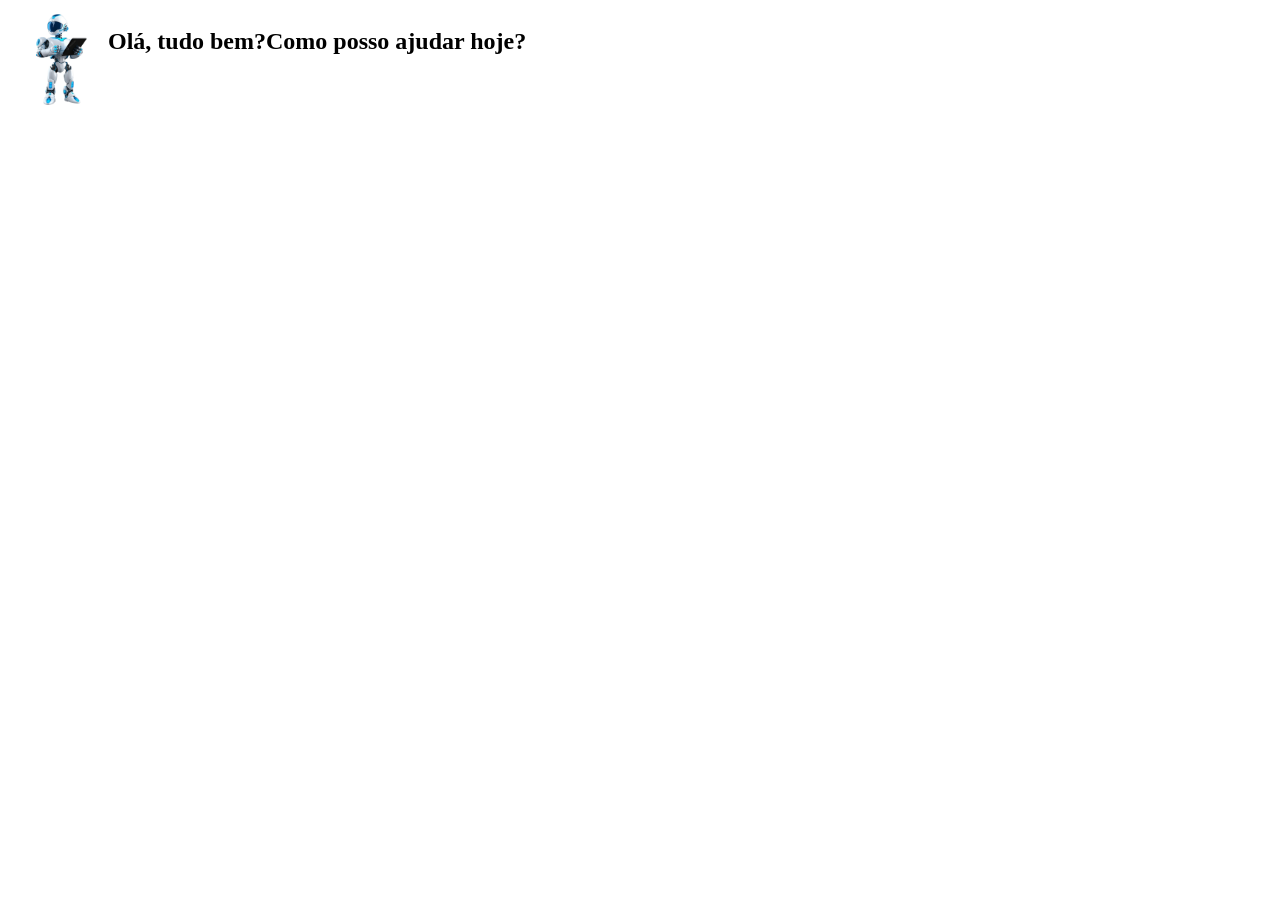
==== index.html @ cf9eb123 "add - criei a pasta assets" ====
<html lang="en">

<head>
    <meta charset="UTF-8">
    <meta name="viewport" content="width=device-width, initial-scale=1.0">
    <title>Recriação Pagina 2</title>
</head>

<link rel="stylesheet" href="style.css">

<body>
    <main>
        <nav>
            <img id="icon" src="assets/robozinho..png" alt="robozinho">
            <h2> Olá, tudo bem?</h2>
            <br>
            <h2>Como posso ajudar hoje?</h2>
        


        </nav>

    </main>
</body>

</html>
---- style.css ----
#icon{
    background-color: rgb(122, 181, 209);
    background-position: center;
    background: repeat;
    background-size: cover;
    margin: 0;
    width: 100px;
    height: 100px;
}

nav{
    display: flex;
}
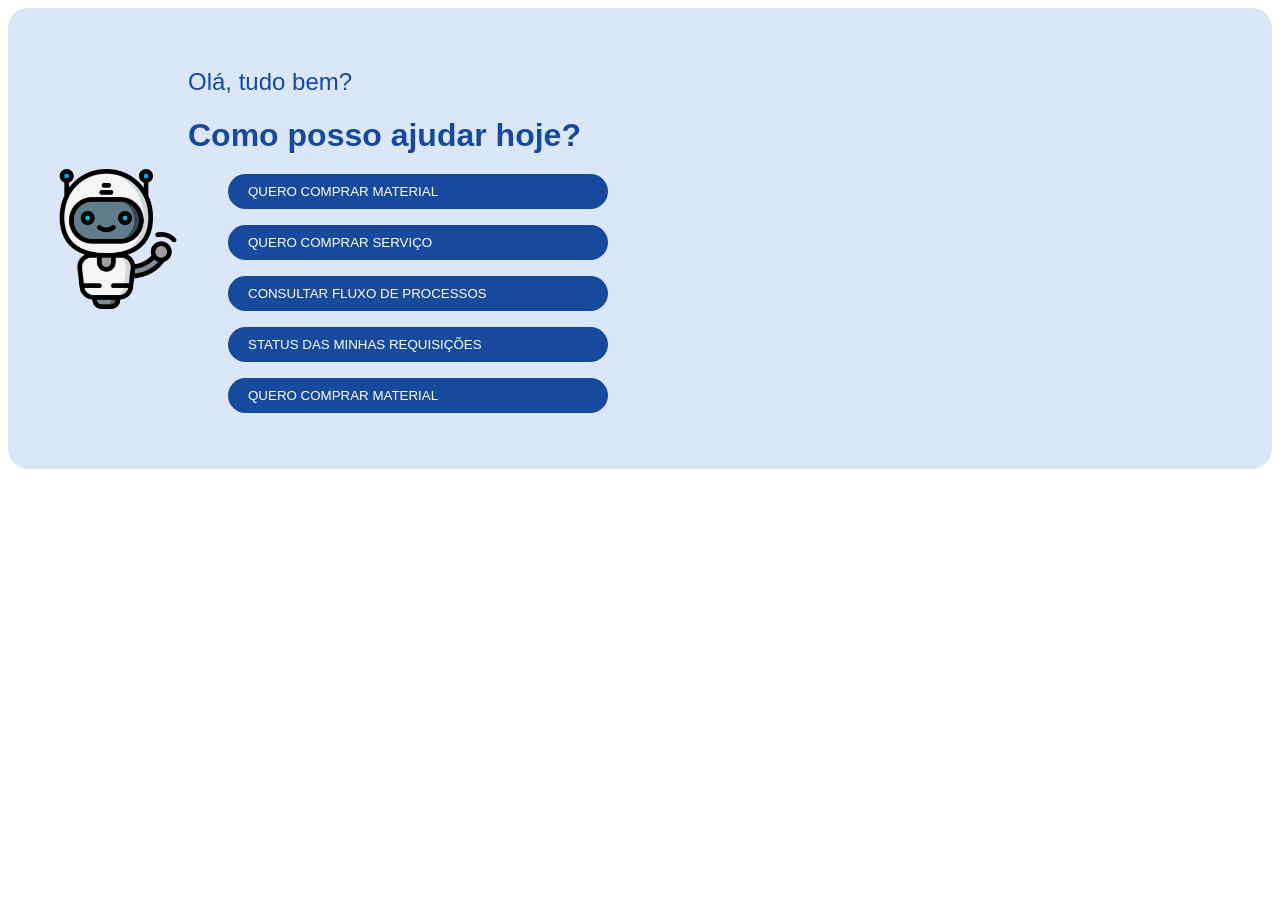
==== commit fba1db41: "add - adicionei a primeira parte da replicação da pagina 2" ====
--- a/index.html
+++ b/index.html
@@ -9,16 +9,22 @@
 <link rel="stylesheet" href="style.css">
 
 <body>
+    <div class="container">
+    <img src="assets/roubo.png" alt="robo">
+
+    <div class="texto">
+        <h2>Olá, tudo bem?</h2>
+        <h1>Como posso ajudar hoje?</h1>
+
+        <ul><button>QUERO COMPRAR MATERIAL</button> </ul>
+        <ul><button>QUERO COMPRAR SERVIÇO</button> </ul>
+        <ul><button>CONSULTAR FLUXO DE PROCESSOS</button> </ul>
+        <ul><button>STATUS DAS MINHAS REQUISIÇÕES</button> </ul>
+        <ul><button>QUERO COMPRAR MATERIAL</button> </ul>
+    </div>
+</div>
+
     <main>
-        <nav>
-            <img id="icon" src="assets/robozinho..png" alt="robozinho">
-            <h2> Olá, tudo bem?</h2>
-            <br>
-            <h2>Como posso ajudar hoje?</h2>
-        
-
-
-        </nav>
 
     </main>
 </body>
--- a/style.css
+++ b/style.css
@@ -1,13 +1,102 @@
-#icon{
-    background-color: rgb(122, 181, 209);
-    background-position: center;
-    background: repeat;
-    background-size: cover;
-    margin: 0;
-    width: 100px;
-    height: 100px;
+body {
+    font-family: Arial, sans-serif;
 }
 
-nav{
+.container {
+    background: #dbe7f6;
+    padding: 40px;
+    border-radius: 20px;
     display: flex;
+    align-items: center;
+}
+
+/* Robô */
+.container img {
+    width: 140px;
+}
+
+/* Textos */
+.texto h2 {
+    color: #174a9c;
+    font-weight: 500;
+}
+
+.texto h1 {
+    color: #174a9c;
+    margin-bottom: 20px;
+}
+
+/* Botões principais */
+.texto button {
+    display: block;
+    width: 380px;
+    margin: 10px 0;
+    padding: 10px 20px;
+    border: none;
+    border-radius: 25px;
+    background: #174a9c;
+    color: white;
+    text-align: left;
+}
+
+/* Botão menor */
+.chat {
+    width: 150px;
+    background: white 
+    color: #174a9c 
+    border: 2px solid #174a9c;
+}
+
+
+
+
+
+
+
+
+
+
+
+
+
+
+
+
+
+
+
+
+
+
+
+
+
+
+
+
+#navbar-title {
+    font-size: 30px;
+    font-family: 'Times New Roman', Times, serif;
+    
+}
+
+
+header {
+    background-color: rgb(243, 215, 90);
+    justify-content: space-around;
+}
+
+#icon_save {
+    width: 12px;
+    height: 12px;
+}
+
+.navbar{
+    display: flex;
+    flex-direction: column;
+}
+.menu{
+    display: flex;
+    background-color: grey;
+    justify-content: space-around;
 }
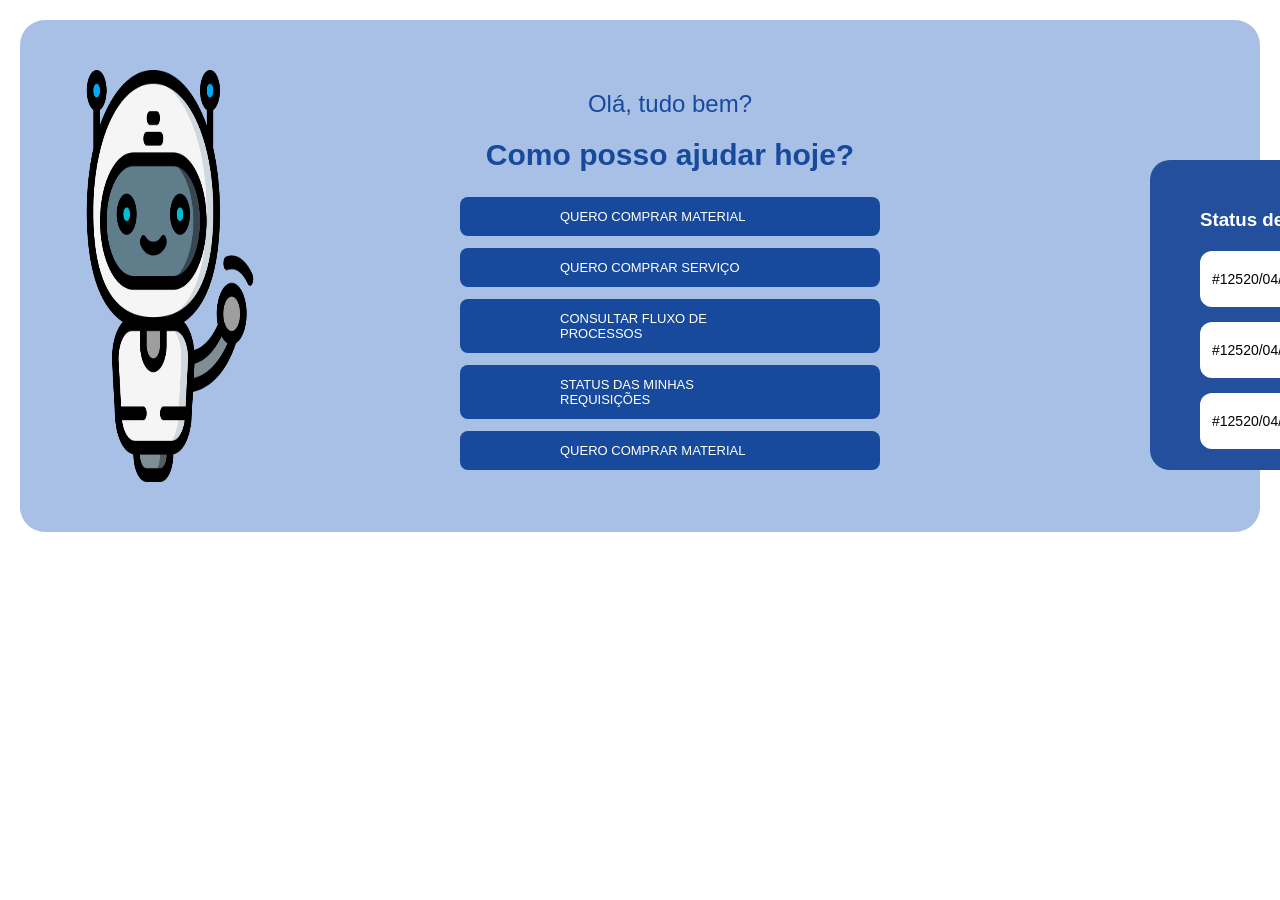
==== commit f060ef7b: "add - adicionei a segunda parte" ====
--- a/index.html
+++ b/index.html
@@ -9,22 +9,49 @@
 <link rel="stylesheet" href="style.css">
 
 <body>
-    <div class="container">
-    <img src="assets/roubo.png" alt="robo">
+    <main class="topo">
 
-    <div class="texto">
-        <h2>Olá, tudo bem?</h2>
-        <h1>Como posso ajudar hoje?</h1>
+        <!-- LADO ESQUERDO -->
+        <div class="esquerda">
+            <img id="robo" src="assets/roubo.png" alt="robo">
 
-        <ul><button>QUERO COMPRAR MATERIAL</button> </ul>
-        <ul><button>QUERO COMPRAR SERVIÇO</button> </ul>
-        <ul><button>CONSULTAR FLUXO DE PROCESSOS</button> </ul>
-        <ul><button>STATUS DAS MINHAS REQUISIÇÕES</button> </ul>
-        <ul><button>QUERO COMPRAR MATERIAL</button> </ul>
-    </div>
-</div>
+            <div class="texto">
+                <h2>Olá, tudo bem?</h2>
+                <h1>Como posso ajudar hoje?</h1>
 
-    <main>
+                <button>QUERO COMPRAR MATERIAL</button>
+                <button>QUERO COMPRAR SERVIÇO</button>
+                <button>CONSULTAR FLUXO DE PROCESSOS</button>
+                <button>STATUS DAS MINHAS REQUISIÇÕES</button>
+                <button>QUERO COMPRAR MATERIAL</button>
+            </div>
+        </div>
+
+        <!-- LADO DIREITO -->
+        <div class="pedidos">
+            <h3>Status de pedidos recentes</h3>
+
+            <div class="linha">
+                <p>#125</p>
+                <p>20/04/2020</p>
+                <p>R$ 1.250,50</p>
+                <p class="verde">Processando</p>
+            </div>
+
+            <div class="linha">
+                <p>#125</p>
+                <p>20/04/2020</p>
+                <p>R$ 1.250,50</p>
+                <p class="amarelo">Aguardando</p>
+            </div>
+
+            <div class="linha">
+                <p>#125</p>
+                <p>20/04/2020</p>
+                <p>R$ 1.250,50</p>
+                <p class="vermelho">Cancelado</p>
+            </div>
+        </div>
 
     </main>
 </body>
--- a/style.css
+++ b/style.css
@@ -1,54 +1,111 @@
 body {
+    margin: 0;
+    background: #ffffff;
     font-family: Arial, sans-serif;
 }
 
-.container {
-    background: #dbe7f6;
-    padding: 40px;
-    border-radius: 20px;
+
+.topo {
+    align-items: flex-start;
+    background: #a8c0e6;
+    margin: 20px;
+    padding: 50px;
+    border-radius: 25px;
+    position: relative;
     display: flex;
-    align-items: center;
+    justify-content: space-between;
+    align-items: flex-start;
+    gap: 80px;
 }
 
-/* Robô */
-.container img {
-    width: 140px;
+.esquerda {
+    display: flex;
+    gap: 40px;
+    padding-right: 40px;
+    border: right 2px; #ffffff;
+
 }
 
-/* Textos */
+.esquerda img {
+    width: 200px;
+}
+
 .texto h2 {
+    text-align: center;
     color: #174a9c;
     font-weight: 500;
 }
 
 .texto h1 {
+    text-align: center;
     color: #174a9c;
+    margin-bottom: 25px;
+    font-size: 30px;
+}
+
+.texto button {
+    display: block;
+    width: 420px;
+    margin: 12px 150px;
+    padding: 12px 100px;
+    border: none;
+    border-radius: 8px;
+    background: #174a9c;
+    color: white;
+    text-align: left;
+    font-size: 13px;
+}
+
+.pedidos {
+    margin-top: 90px;
+    height: 250px;
+    width: 50%;
+    background: #234f9c;
+    padding: 30px;
+    border-radius: 20px;
+    padding-left: 50px;
+}
+
+.pedidos h3 {
+    text-align: left;
+    color: white;
     margin-bottom: 20px;
 }
 
-/* Botões principais */
-.texto button {
-    display: block;
-    width: 380px;
-    margin: 10px 0;
-    padding: 10px 20px;
-    border: none;
-    border-radius: 25px;
-    background: #174a9c;
-    color: white;
-    text-align: left;
+.linha {
+    background: white;
+    display: flex;
+    justify-content: space-between;
+    align-items: center;
+    padding: 12px;
+    margin-bottom: 15px;
+    border-radius: 12px;
+    font-size: 14px;
 }
 
-/* Botão menor */
-.chat {
-    width: 150px;
-    background: white 
-    color: #174a9c 
-    border: 2px solid #174a9c;
+.linha p {
+    margin: 0px;
 }
 
+.verde {
+    background: #34c759;
+    color: white;
+    padding: 5px 12px;
+    border-radius: 15px;
+}
 
+.amarelo {
+    background: #ffcc00;
+    padding: 5px 12px;
+    border-radius: 15px;
+}
 
+.vermelho {
+    background: #ff3b30;
+    color: white;
+    padding: 5px 12px;
+    border-radius: 15px;
+}
 
 
 
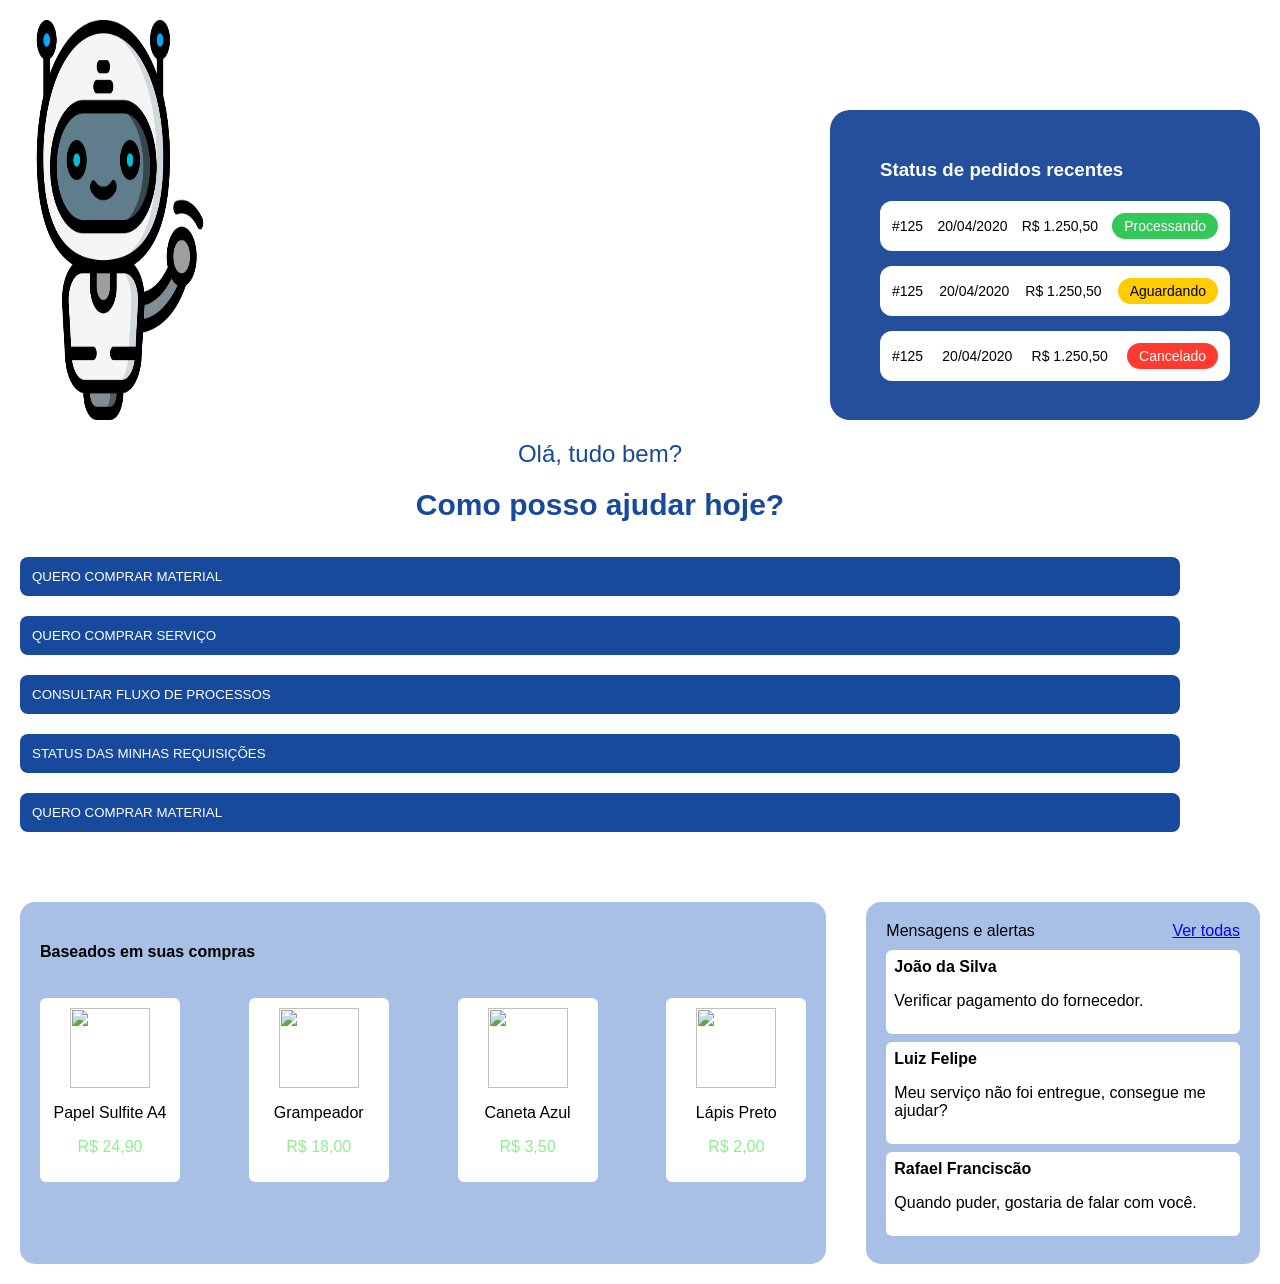
==== commit 187b0e47: "up - arrumei e estilizei" ====
--- a/index.html
+++ b/index.html
@@ -1,4 +1,5 @@
 <html lang="en">
+
 
 <head>
     <meta charset="UTF-8">
@@ -6,18 +7,22 @@
     <title>Recriação Pagina 2</title>
 </head>
 
+
 <link rel="stylesheet" href="style.css">
+
 
 <body>
     <main class="topo">
 
-        <!-- LADO ESQUERDO -->
+
         <div class="esquerda">
             <img id="robo" src="assets/roubo.png" alt="robo">
+
 
             <div class="texto">
                 <h2>Olá, tudo bem?</h2>
                 <h1>Como posso ajudar hoje?</h1>
+
 
                 <button>QUERO COMPRAR MATERIAL</button>
                 <button>QUERO COMPRAR SERVIÇO</button>
@@ -27,9 +32,12 @@
             </div>
         </div>
 
-        <!-- LADO DIREITO -->
+
+
+
         <div class="pedidos">
             <h3>Status de pedidos recentes</h3>
+
 
             <div class="linha">
                 <p>#125</p>
@@ -38,12 +46,14 @@
                 <p class="verde">Processando</p>
             </div>
 
+
             <div class="linha">
                 <p>#125</p>
                 <p>20/04/2020</p>
                 <p>R$ 1.250,50</p>
                 <p class="amarelo">Aguardando</p>
             </div>
+
 
             <div class="linha">
                 <p>#125</p>
@@ -53,7 +63,87 @@
             </div>
         </div>
 
+
+        <section class="parte2">
+
+
+            <div class="recomendacoes">
+                <div class="cabecalho">
+                    <h4>Baseados em suas compras</h4>
+                </div>
+
+
+                <div class="produtos">
+
+
+                    <div class="amostra">
+                        <img src="assets/papel.sulfite.webp">
+                        <p>Papel Sulfite A4</p>
+                        <p class="preco">R$ 24,90</p>
+                    </div>
+
+
+                    <div class="amostra">
+                        <img src="assets/grampeador.webp">
+                        <p>Grampeador</p>
+                        <p class="preco">R$ 18,00</p>
+                    </div>
+
+
+                    <div class="amostra">
+                        <img src="assets/caneta-azul.png">
+                        <p>Caneta Azul</p>
+                        <p class="preco">R$ 3,50</p>
+                    </div>
+
+
+                    <div class="amostra">
+                        <img src="assets/lapis-preto.webp">
+                        <p>Lápis Preto</p>
+                        <p class="preco">R$ 2,00</p>
+                    </div>
+
+
+                </div>
+            </div>
+
+
+
+
+            <div class="mensagens">
+                <div class="cabecalho">
+                    <p>Mensagens e alertas</p>
+                    <a href="#">Ver todas</a>
+                </div>
+
+
+                <div class="msg">
+                    <strong>João da Silva</strong>
+                    <p>Verificar pagamento do fornecedor.</p>
+                </div>
+
+
+                <div class="msg">
+                    <strong>Luiz Felipe</strong>
+                    <p>Meu serviço não foi entregue, consegue me ajudar?</p>
+                </div>
+
+
+                <div class="msg">
+                    <strong>Rafael Franciscão</strong>
+                    <p>Quando puder, gostaria de falar com você.</p>
+                </div>
+
+
+            </div>
+
+
+        </section>
+
+
     </main>
 </body>
 
-</html>+
+</html>
+
--- a/style.css
+++ b/style.css
@@ -1,40 +1,50 @@
 body {
+    background: white;
     margin: 0;
-    background: #ffffff;
     font-family: Arial, sans-serif;
 }
 
 
+
+
 .topo {
-    align-items: flex-start;
-    background: #a8c0e6;
-    margin: 20px;
-    padding: 50px;
-    border-radius: 25px;
     position: relative;
-    display: flex;
-    justify-content: space-between;
-    align-items: flex-start;
-    gap: 80px;
-}
+    width: 100%;
+    padding: 20px;
+    box-sizing: border-box;
+}
+
 
 .esquerda {
-    display: flex;
-    gap: 40px;
+
+
+    margin-right: 40px;
+    flex-wrap: wrap;
+    display: flex;
     padding-right: 40px;
-    border: right 2px; #ffffff;
-
-}
+<<<<<<< HEAD
+    border-right:  2px;
+=======
+    border-right: 2px solid #174a9c;
+>>>>>>> d1bf254d2cae125189bdec7c870f6e608f0a9919
+
+
+}
+
 
 .esquerda img {
+   
     width: 200px;
-}
+    height: 400px;
+}
+
 
 .texto h2 {
     text-align: center;
     color: #174a9c;
     font-weight: 500;
 }
+
 
 .texto h1 {
     text-align: center;
@@ -43,28 +53,35 @@
     font-size: 30px;
 }
 
+
 .texto button {
-    display: block;
-    width: 420px;
-    margin: 12px 150px;
-    padding: 12px 100px;
+    width: 100%;
+    margin: 10px 0;
+    padding: 12px;
     border: none;
     border-radius: 8px;
     background: #174a9c;
     color: white;
     text-align: left;
-    font-size: 13px;
-}
+}
+
 
 .pedidos {
+    padding-top: 100px;
+    position: absolute;
+    top: 20px;
+    right: 20px;
+    width: 350px;
     margin-top: 90px;
     height: 250px;
-    width: 50%;
+    width: 350px;
     background: #234f9c;
     padding: 30px;
     border-radius: 20px;
     padding-left: 50px;
-}
+    flex-wrap: wrap;
+}
+
 
 .pedidos h3 {
     text-align: left;
@@ -72,7 +89,9 @@
     margin-bottom: 20px;
 }
 
+
 .linha {
+    margin-bottom: 80px;
     background: white;
     display: flex;
     justify-content: space-between;
@@ -83,9 +102,11 @@
     font-size: 14px;
 }
 
+
 .linha p {
     margin: 0px;
 }
+
 
 .verde {
     background: #34c759;
@@ -94,11 +115,13 @@
     border-radius: 15px;
 }
 
+
 .amarelo {
     background: #ffcc00;
     padding: 5px 12px;
     border-radius: 15px;
 }
+
 
 .vermelho {
     background: #ff3b30;
@@ -108,52 +131,291 @@
 }
 
 
-
-
-
-
-
-
-
-
-
-
-
-
-
-
-
-
-
-
-
-
-
+.parte2{
+    display: flex;
+    justify-content: space-between;
+    gap: 40px;
+    margin-top: 60px;
+}
+
+
+.recomendacoes{
+    width: 65%;
+    background: #a8c0e6;
+    padding: 20px;
+    border-radius: 15px;
+}
+
+
+.mensagens{
+    width: 30%;
+    background: #a8c0e6;
+    padding: 20px;
+    border-radius: 15px;
+    display: flex;
+    flex-direction: column;
+}
+
+
+.cabecalho{
+    display: flex;
+    justify-content: space-between;
+    margin-bottom: 10px;
+}
+
+
+.cabecalho p{
+    margin: 0;
+}
+.cabecalho2{
+    display: flex;
+    flex-wrap: wrap;
+}
+
+
+.cabecalho a{
+    color: blue;
+}
+
+
+.produtos{
+    display: flex;
+    justify-content: space-between;
+    margin-top: 15px;
+}
+
+
+.amostra{
+    background-color: white;
+    padding: 10px;
+    width: 120px;
+    border-radius: 6px;
+    text-align: center;
+}
+
+
+.amostra img{
+    width: 80px;
+    height: 80px;
+    object-fit: cover;
+
+
+}
+
+
+.preco{
+    color: lightgreen;
+}
+
+
+.msg{
+    background: white;
+    padding: 8px;
+    border-radius: 6px;
+    margin-bottom: 8px;
+}
+
+
+
+
+
+
+
+
+
+
+
+
+
+
+
+
+
+
+
+
+
+
+
+
+
+
+
+
+
+
+
+
+
+
+
+
+
+
+
+
+
+
+
+
+
+
+
+
+
+
+
+
+
+
+
+
+
+
+
+header {
+    display: flex;
+    justify-content: space-around;
+    margin: 0px;
+}
+
+body {
+    background-color: white;
+   
+}
 
 
 #navbar-title {
     font-size: 30px;
     font-family: 'Times New Roman', Times, serif;
+    background-color: rgb(211, 206, 206);
+
+
+}
+
+.navbar {
+    display: flex;
+    flex-direction: column;
+
+
+}
+
+.menu {
+    display: flex;
+    background-color: rgb(211, 206, 206);
+    justify-content: space-around;
+    align-items: center;
+    gap: 0;
+}
+
+#icon_save {
+    width: 12px;
+    height: 12px;
+}
+
+#icon_cancel {
+    width: 12px;
+    height: 12px;
+}
+
+#icon_edit {
+    width: 12px;
+    height: 12px;
+
+}
+
+#icon_save_draft {
+    width: 12px;
+    height: 12px;
+}
+
+
+#icon_refresh {
+    width: 16x;
+    height: 16px;
+}
+
+#icon_undo {
+    width: 12px;
+    height: 12px;
+}
+
+#icon_redo {
+    width: 12px;
+    height: 12px;
+}
+
+#icon_cima {
+    width: 20px;
+    height: 20px;
+}
+
+#icon_esquerda {
+    width: 25px;
+    height: 20px;
+}
+
+#icon_baixo {
+    width: 20px;
+    height: 20px;
+}
+
+#navigation{
+
+    border-right: black solid 1px;
+}
+
+.navigation-header{
+    display: flex;
+    align-items: baseline;
+    gap: 20px;
+    background-color: whitesmoke;
     
 }
 
-
-header {
-    background-color: rgb(243, 215, 90);
-    justify-content: space-around;
-}
-
-#icon_save {
-    width: 12px;
-    height: 12px;
-}
-
-.navbar{
-    display: flex;
-    flex-direction: column;
-}
-.menu{
-    display: flex;
-    background-color: grey;
-    justify-content: space-around;
+.botao_navigation {
+    display: flex;
+    gap: 5px;
+    background-color: rgb(211, 206, 206);
+    padding: 5px;
+    border-radius: 5px;
+}
+
+table {
+    width: 100%;
+    border-collapse: collapse;
+}
+
+th,
+td {
+    border: 1px solid #ccc;
+    padding: 8px;
+    text-align: left;
+}
+
+th {
+    background-color: #f2f2f2;
+}
+
+.linha-selecionada {
+    background-color: #b8d1f5;
+}
+
+.selection-col {
+    width: 20px;
+}
+
+.ativada {
+    background-color: #0574ea;
+}
+
+#titulo-overview {
+   display: flex;
+    align-items: baseline;
+    gap: 20px;
+    background-color: rgb(224, 224, 224);
+}
+
+.navigation-overview{
+    display: flex;
 }
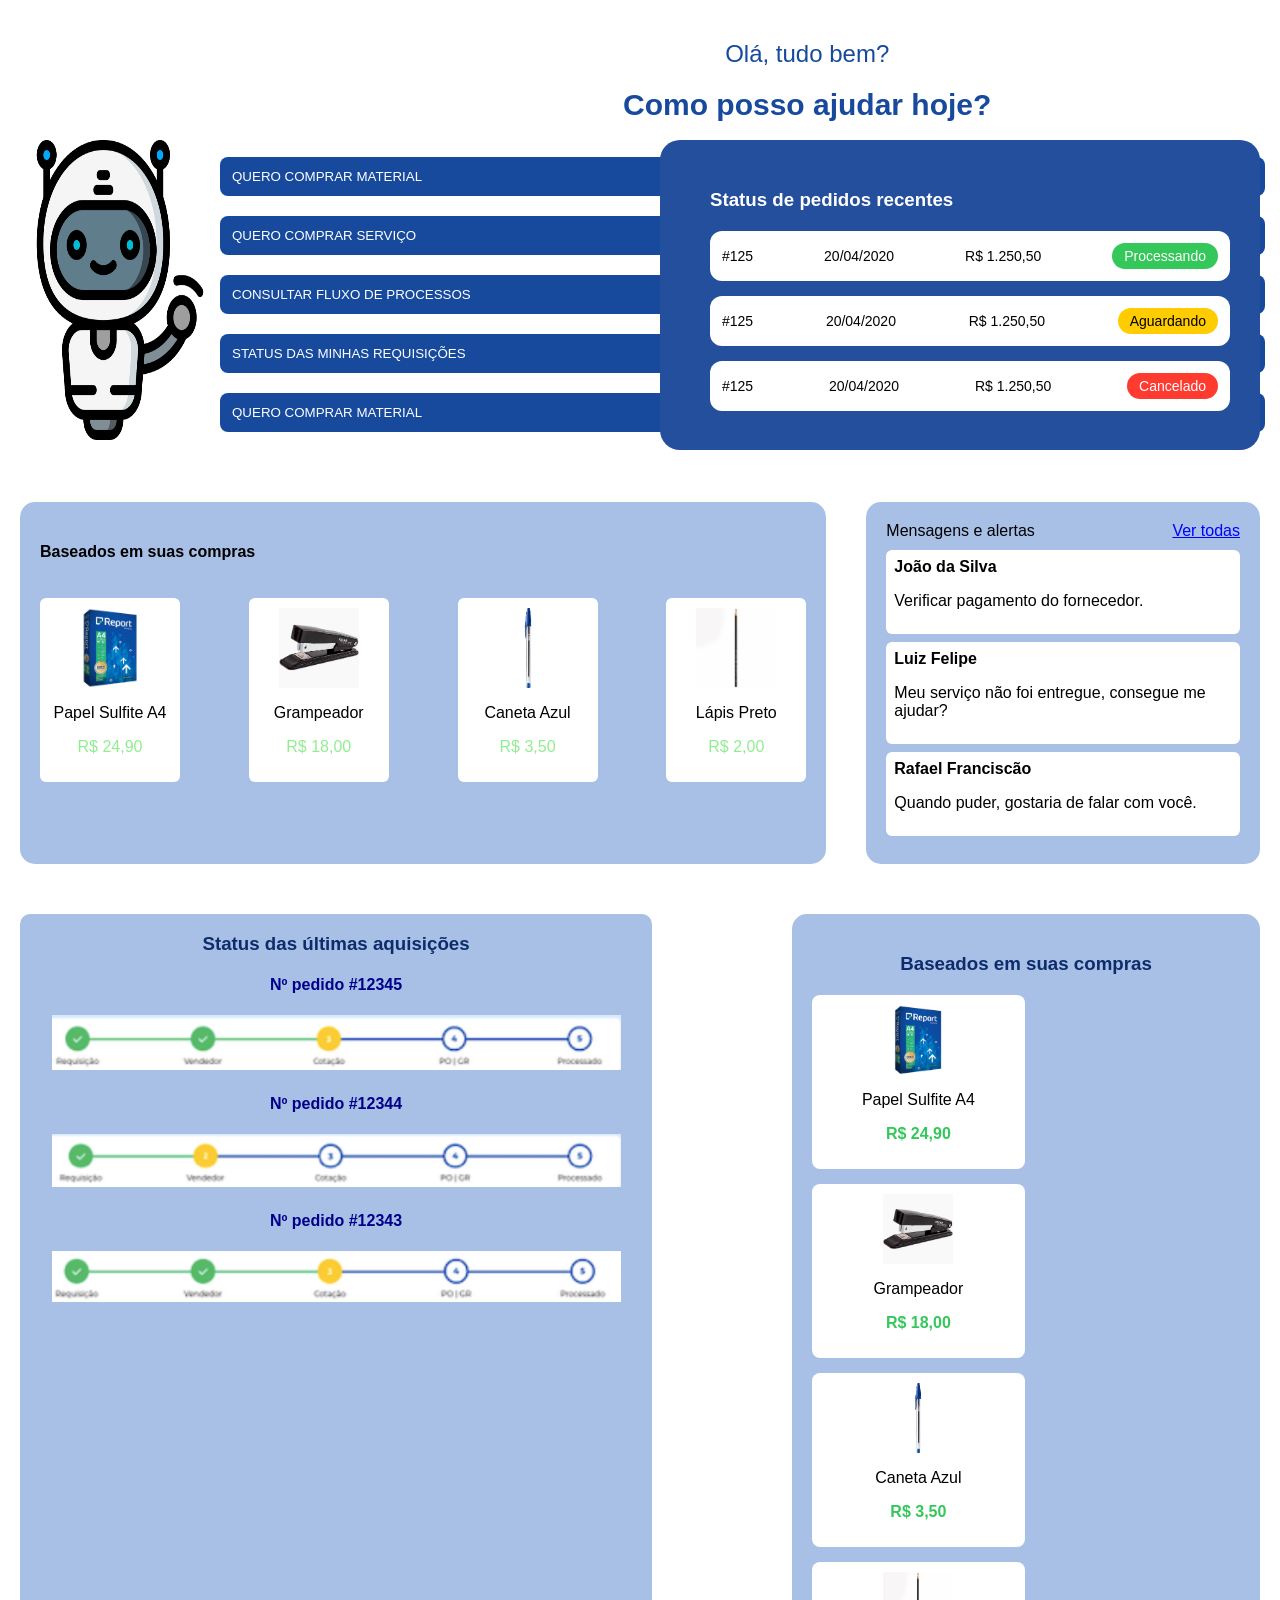
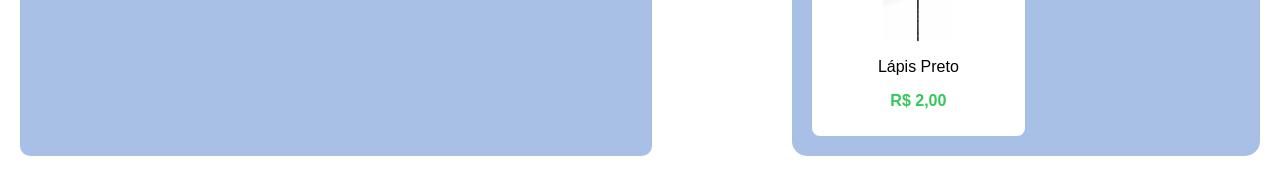
==== commit a635c848: "up - arrumei e estilizei as parte finais" ====
--- a/index.html
+++ b/index.html
@@ -77,28 +77,28 @@
 
 
                     <div class="amostra">
-                        <img src="assets/papel.sulfite.webp">
+                        <img src="assets/img_index1/papel_sulfite.webp">
                         <p>Papel Sulfite A4</p>
                         <p class="preco">R$ 24,90</p>
                     </div>
 
 
                     <div class="amostra">
-                        <img src="assets/grampeador.webp">
+                        <img src="assets/img_index1/grampeador.webp">
                         <p>Grampeador</p>
                         <p class="preco">R$ 18,00</p>
                     </div>
 
 
                     <div class="amostra">
-                        <img src="assets/caneta-azul.png">
+                        <img src="assets/img_index1/caneta_azul.png">
                         <p>Caneta Azul</p>
                         <p class="preco">R$ 3,50</p>
                     </div>
 
 
                     <div class="amostra">
-                        <img src="assets/lapis-preto.webp">
+                        <img src="assets/img_index1/lapis_preto.webp">
                         <p>Lápis Preto</p>
                         <p class="preco">R$ 2,00</p>
                     </div>
@@ -140,10 +140,70 @@
 
         </section>
 
+        <section class="parte3">
+
+    <!-- STATUS DAS ÚLTIMAS AQUISIÇÕES -->
+    <div class="status">
+        <h3>Status das últimas aquisições</h3>
+
+        <div class="pedido">
+            <h4>Nº pedido #12345</h4>
+            <img src="assets/img_index1/aquisicoes.png" alt="">
+        </div>
+
+        <div class="pedido">
+            <h4>Nº pedido #12344</h4>
+            <img src="assets/img_index1/aquisicoes2.png" alt="">
+        </div>
+
+        <div class="pedido">
+            <h4>Nº pedido #12343</h4>
+            <img src="assets/img_index1/aquisicoes3.png" alt="">
+        </div>
+    </div>
+
+
+    <!-- BASEADO EM SUAS COMPRAS -->
+    <div class="recomendacoes3">
+        <h3>Baseados em suas compras</h3>
+
+        <div class="produtos3">
+
+            <div class="amostra3">
+                <img src="assets/img_index1/papel_sulfite.webp">
+                <p>Papel Sulfite A4</p>
+                <p class="preco3">R$ 24,90</p>
+            </div>
+
+            <div class="amostra3">
+                <img src="assets/img_index1/grampeador.webp">
+                <p>Grampeador</p>
+                <p class="preco3">R$ 18,00</p>
+            </div>
+
+            <div class="amostra3">
+                <img src="assets/img_index1/caneta_azul.png">
+                <p>Caneta Azul</p>
+                <p class="preco3">R$ 3,50</p>
+            </div>
+
+            <div class="amostra3">
+                <img src="assets/img_index1/lapis_preto.webp">
+                <p>Lápis Preto</p>
+                <p class="preco3">R$ 2,00</p>
+            </div>
+
+        </div>
+    </div>
+
+</section>
+
+
+
+
 
     </main>
 </body>
 
 
-</html>
-
+</html>
--- a/style.css
+++ b/style.css
@@ -17,25 +17,19 @@
 
 .esquerda {
 
-
-    margin-right: 40px;
+    margin-right: -10000px;
     flex-wrap: wrap;
     display: flex;
     padding-right: 40px;
-<<<<<<< HEAD
-    border-right:  2px;
-=======
     border-right: 2px solid #174a9c;
->>>>>>> d1bf254d2cae125189bdec7c870f6e608f0a9919
-
 
 }
 
 
 .esquerda img {
-   
+   margin-top: 120px;
     width: 200px;
-    height: 400px;
+    height: 300px;
 }
 
 
@@ -55,7 +49,7 @@
 
 
 .texto button {
-    width: 100%;
+    width: 89%;
     margin: 10px 0;
     padding: 12px;
     border: none;
@@ -69,12 +63,11 @@
 .pedidos {
     padding-top: 100px;
     position: absolute;
-    top: 20px;
+    top: 40px;
     right: 20px;
-    width: 350px;
-    margin-top: 90px;
+    width: 520px;
+    margin-top: 100px;
     height: 250px;
-    width: 350px;
     background: #234f9c;
     padding: 30px;
     border-radius: 20px;
@@ -215,6 +208,91 @@
     margin-bottom: 8px;
 }
 
+.aquisicoes{
+
+    margin-top: 50px;
+    text-align: center;
+    margin-right: 80%;
+}
+
+.status{
+    color: darkblue;
+    text-align: center;
+    padding-bottom: 10px;
+    width: 65%;
+    background-color: #a8c0e6;
+    margin-right: 100px;
+    border-radius: 10px;
+
+}
+
+#img_pedidos{
+    margin-left: 30px;
+}
+
+.parte3 {
+    display: flex;
+    justify-content: space-between;
+    gap: 40px;
+    margin-top: 50px;
+}
+
+
+
+
+.status h3 {
+    text-align: center;
+    margin-bottom: 20px;
+    color: #0d2c6b;
+}
+
+.pedido {
+    margin-bottom: 25px;
+    text-align: center;
+}
+
+.pedido img {
+    width: 90%;
+}
+
+.recomendacoes3 {
+    width: 44%;
+    background: #a8c0e6;
+    padding: 20px;
+    border-radius: 15px;
+}
+
+.recomendacoes3 h3 {
+    text-align: center;
+    margin-bottom: 20px;
+    color: #0d2c6b;
+}
+
+.produtos3 {
+    display: flex;
+    flex-wrap: wrap;
+    gap: 15px;
+    justify-content: space-between;
+}
+
+.amostra3 {
+    background: white;
+    padding: 10px;
+    width: 45%;
+    border-radius: 8px;
+    text-align: center;
+}
+
+.amostra3 img {
+    width: 70px;
+    height: 70px;
+    object-fit: cover;
+}
+
+.preco3 {
+    color: #34c759;
+    font-weight: bold;
+}
 
 
 
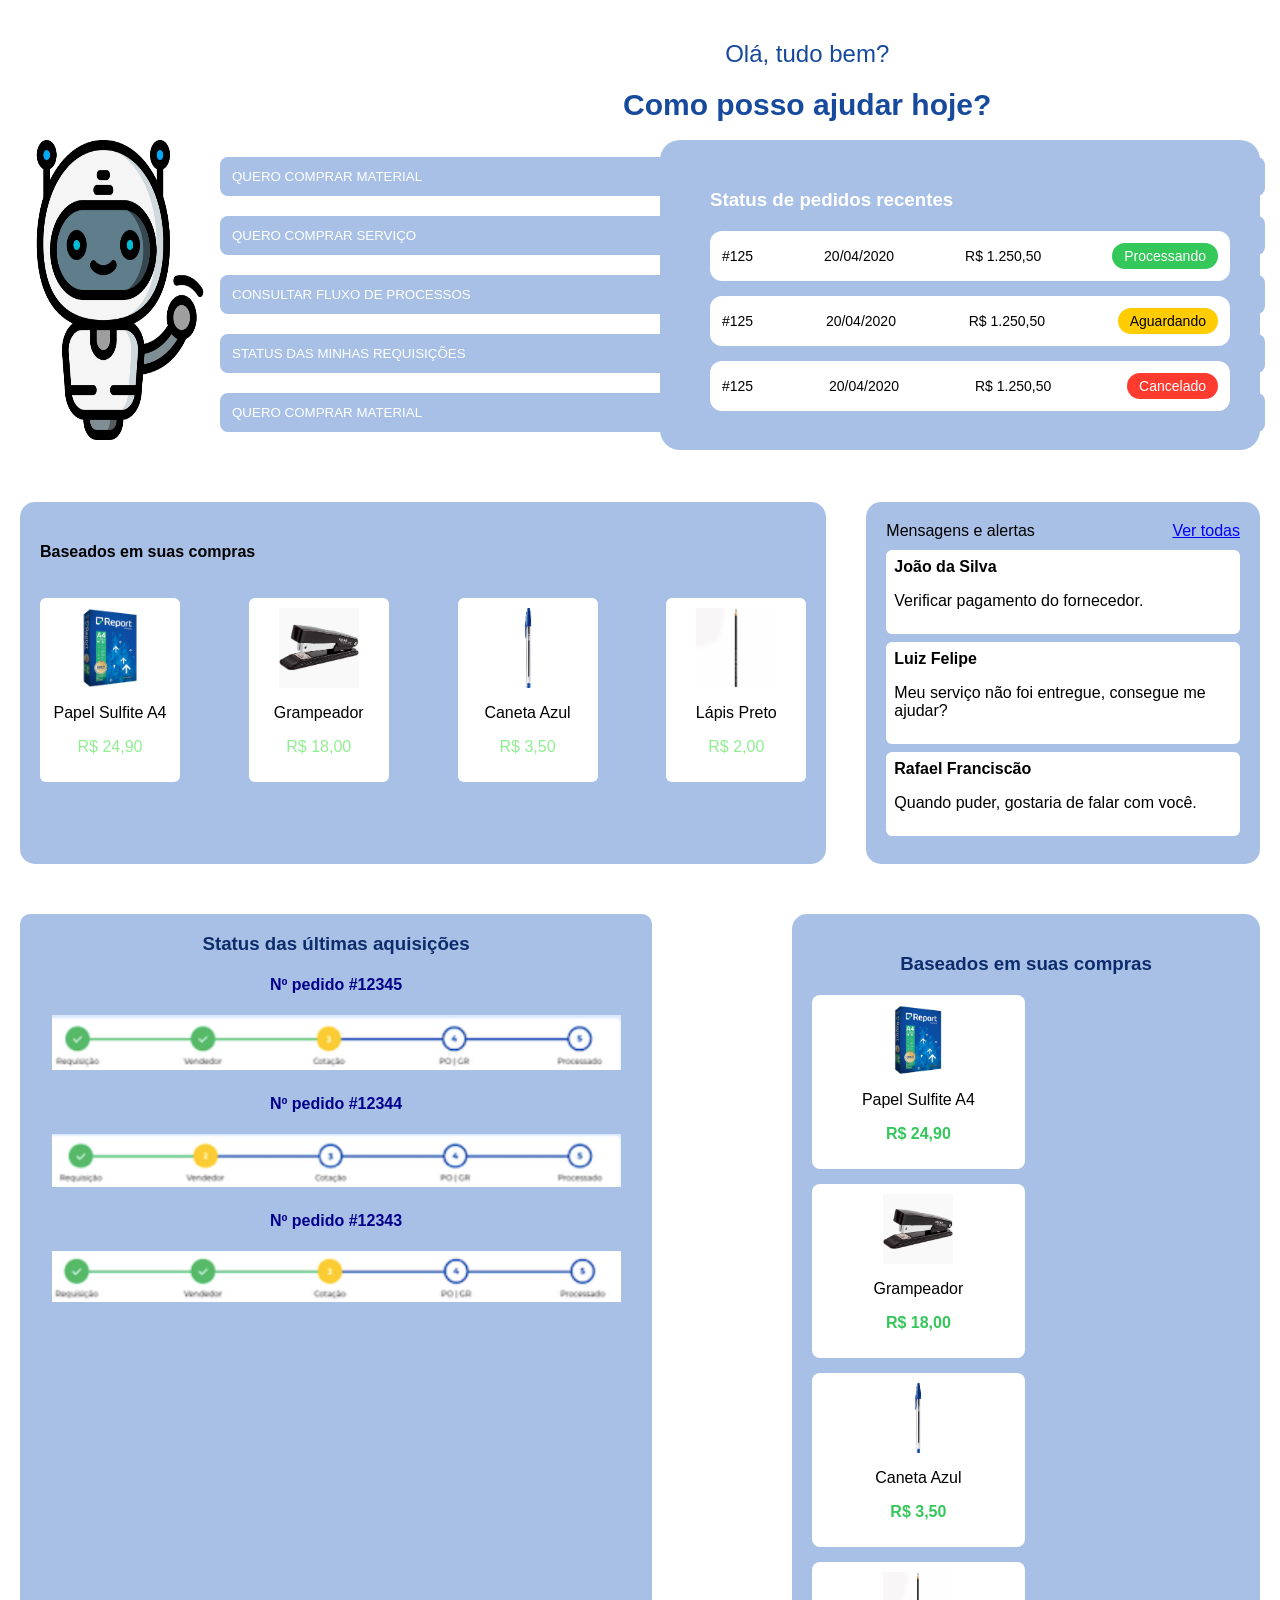
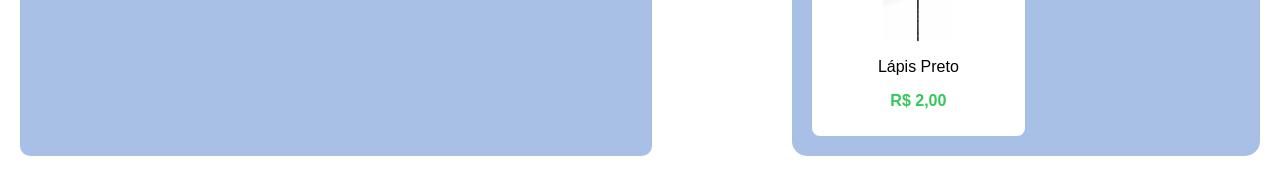
==== commit 08842d24: "rev - removi as linhas" ====
--- a/index.html
+++ b/index.html
@@ -142,7 +142,6 @@
 
         <section class="parte3">
 
-    <!-- STATUS DAS ÚLTIMAS AQUISIÇÕES -->
     <div class="status">
         <h3>Status das últimas aquisições</h3>
 
@@ -163,7 +162,6 @@
     </div>
 
 
-    <!-- BASEADO EM SUAS COMPRAS -->
     <div class="recomendacoes3">
         <h3>Baseados em suas compras</h3>
 
--- a/style.css
+++ b/style.css
@@ -22,6 +22,7 @@
     display: flex;
     padding-right: 40px;
     border-right: 2px solid #174a9c;
+
 
 }
 
@@ -54,7 +55,7 @@
     padding: 12px;
     border: none;
     border-radius: 8px;
-    background: #174a9c;
+    background:#a8c0e6;
     color: white;
     text-align: left;
 }
@@ -68,7 +69,7 @@
     width: 520px;
     margin-top: 100px;
     height: 250px;
-    background: #234f9c;
+    background: #a8c0e6;
     padding: 30px;
     border-radius: 20px;
     padding-left: 50px;
@@ -357,11 +358,6 @@
     margin: 0px;
 }
 
-body {
-    background-color: white;
-   
-}
-
 
 #navbar-title {
     font-size: 30px;
@@ -409,7 +405,7 @@
 
 
 #icon_refresh {
-    width: 16x;
+    width: 16px;
     height: 16px;
 }
 
@@ -439,7 +435,7 @@
 }
 
 #navigation{
-
+width: 30%;
     border-right: black solid 1px;
 }
 
@@ -457,6 +453,7 @@
     background-color: rgb(211, 206, 206);
     padding: 5px;
     border-radius: 5px;
+    border-top: 4px solid rgb(105, 178, 255);
 }
 
 table {
@@ -479,7 +476,7 @@
     background-color: #b8d1f5;
 }
 
-.selection-col {
+.coluna-selecao {
     width: 20px;
 }
 
@@ -491,9 +488,60 @@
    display: flex;
     align-items: baseline;
     gap: 20px;
-    background-color: rgb(224, 224, 224);
-}
-
-.navigation-overview{
-    display: flex;
+    background-color: rgb(226, 225, 225);
+}
+
+.navigation-Overview-Atributes{
+    display: flex;
+}
+
+.lado-direito{
+    width: 70%;
+    display: flex;
+    flex-direction: column;
+}
+
+#menu_overview {
+    border-top: 2px solid rgb(105, 178, 255);
+    background-color: rgb(226, 225, 225);
+}
+
+.Atributes{
+    width: 100%;
+    margin-top: 20px;
+}
+
+#Atributes-title{
+    display: flex;
+    align-items: baseline;
+  gap: 50px;
+  border-top: 5px solid #ccc ;
+  border-left: 5px solid #ccc;
+  border-bottom: 2px solid  rgb(105, 178, 255);
+}
+
+.attributes-form {
+    display: flex;
+    gap: 60px;
+    padding: 20px;
+    background: #f7f7f7;
+}
+
+.coluna-att {
+    display: flex;
+    flex-direction: column;
+    width: 50%;
+}
+
+.coluna-att label {
+    font-size: 13px;
+    margin-top: 10px;
+    margin-bottom: 3px;
+}
+
+.coluna-att input,
+.coluna-att select {
+    padding: 4px;
+    border: 1px solid #bbb;
+    height: 28px;
 }
